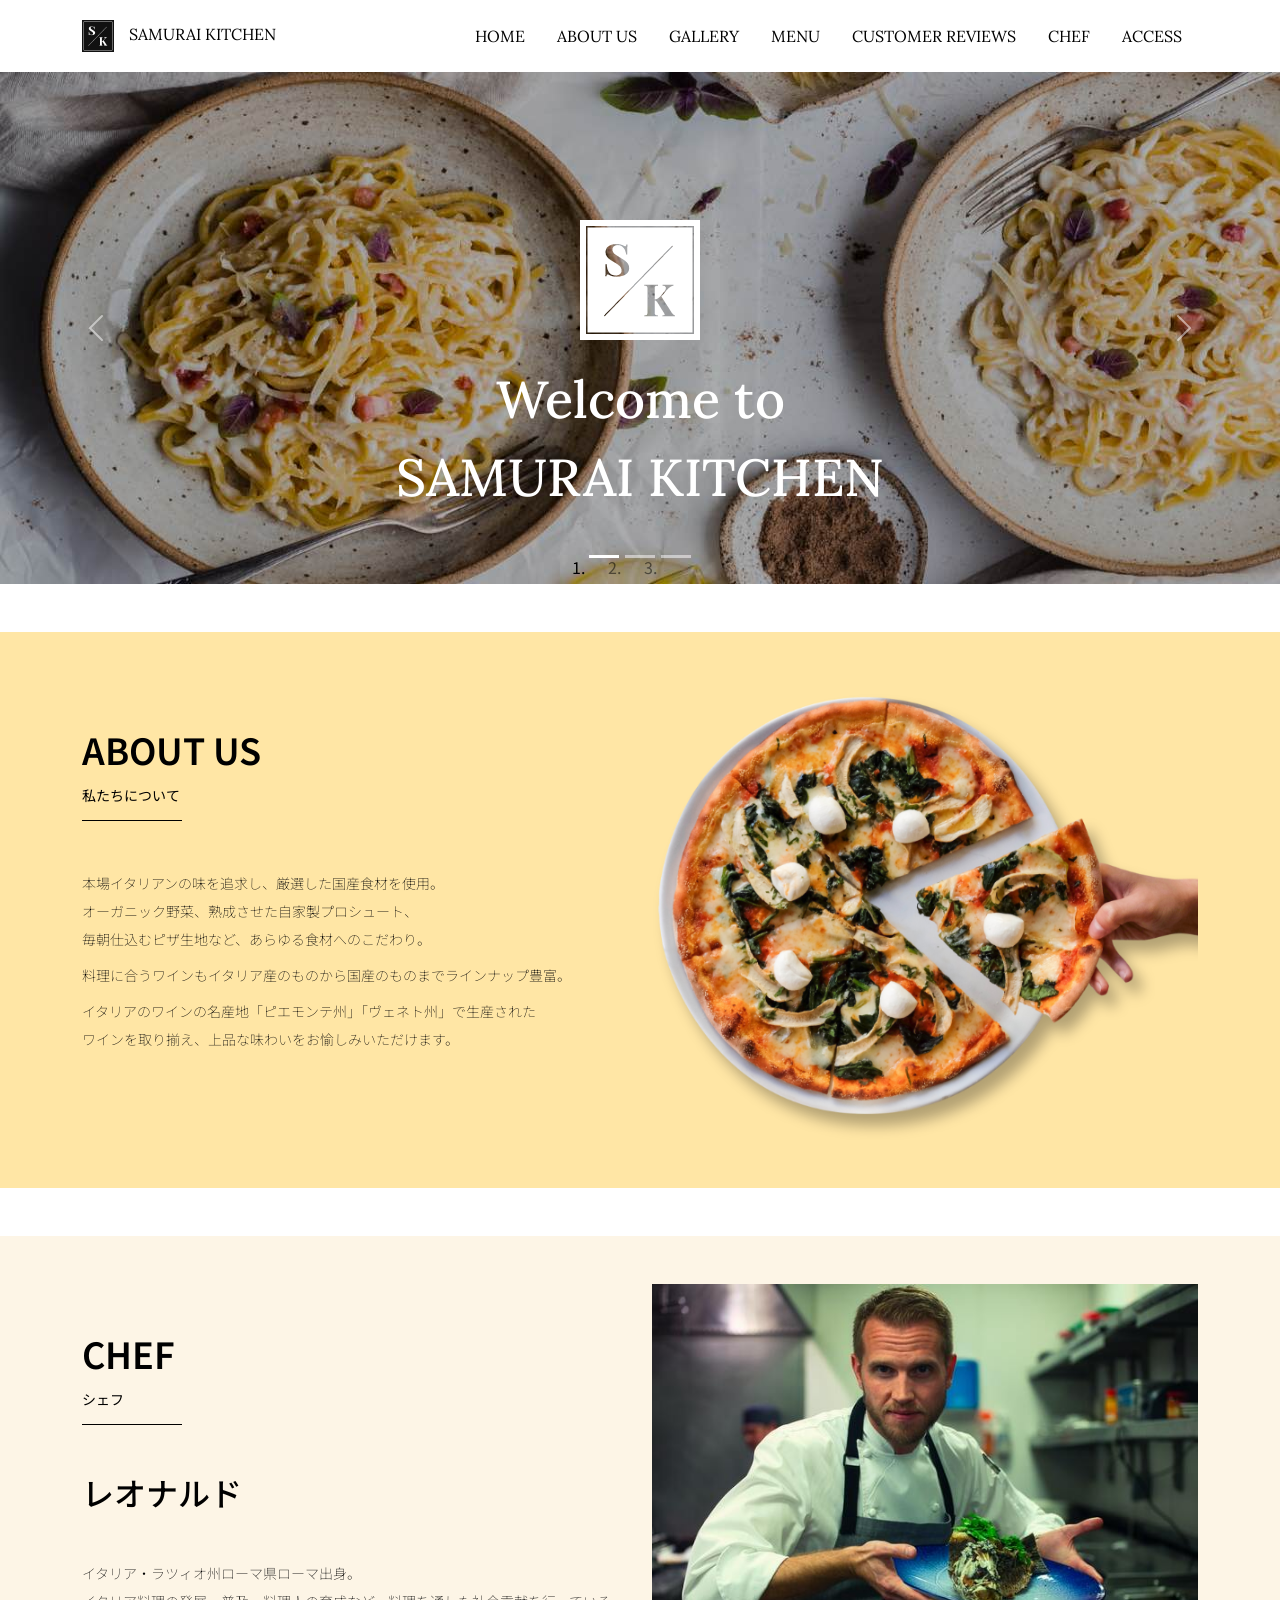
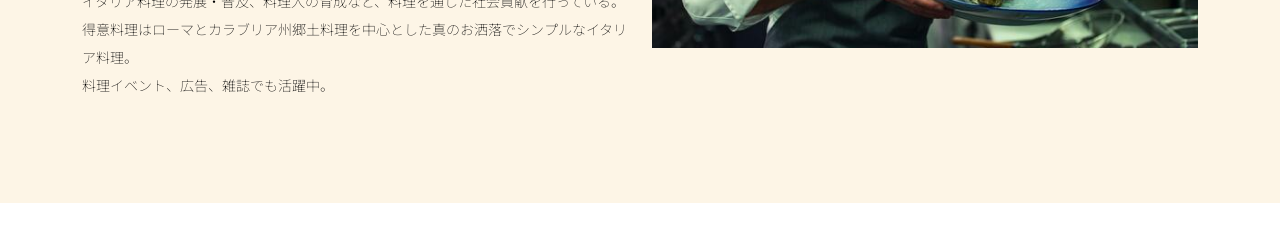
==== kaidai_015/index.html @ d83e0e77 "新しく「CHEF」セクションを追加しよう" ====
<!doctype html>
<html lang="ja">

<head>
  <meta charset="utf-8">
  <!-- マルチデバイス対応 -->
  <meta name="viewport" content="width=device-width, initial-scale=1">
  <meta name="description" content="">
  <meta name="author" content="SAMURAI ENGINEER">
  <title>SAMURAI XD_HTML教材</title>
  <!-- bootstrap.min.cssの読み込み "先にBootstrapのCSSを読み込む"-->
  <link href="https://cdn.jsdelivr.net/npm/bootstrap@5.0.0-beta1/dist/css/bootstrap.min.css" rel="stylesheet"
    integrity="sha384-giJF6kkoqNQ00vy+HMDP7azOuL0xtbfIcaT9wjKHr8RbDVddVHyTfAAsrekwKmP1" crossorigin="anonymous">
  <!-- bootstrap.bundle.min.jsの読み込み defer属性をつけることでHTMLが読み込まれたあとに、JavaScriptが読み込まれる -->
  <script src="https://cdn.jsdelivr.net/npm/bootstrap@5.0.0-beta1/dist/js/bootstrap.bundle.min.js"
    integrity="sha384-ygbV9kiqUc6oa4msXn9868pTtWMgiQaeYH7/t7LECLbyPA2x65Kgf80OJFdroafW" crossorigin="anonymous" defer>
  </script>

  <!-- Google Font読み込み -->
  <link rel="preconnect" href="https://fonts.gstatic.com">
  <link href="https://fonts.googleapis.com/css2?family=Lora&display=swap" rel="stylesheet">
  <link href="https://fonts.googleapis.com/css2?family=Noto+Sans+JP:wght@300&display=swap" rel="stylesheet">
  <!--  Font Awesome -->
  <link rel="stylesheet" href="https://use.fontawesome.com/releases/v5.1.0/css/all.css"
    integrity="sha384-lKuwvrZot6UHsBSfcMvOkWwlCMgc0TaWr+30HWe3a4ltaBwTZhyTEggF5tJv8tbt" crossorigin="anonymous">

  <!-- 今回作成する styles.cssの読み込み "Bootstrapの読み込みのlinkタグよりも後ろに、style.cssを読み込むlinkタグを記述する" -->
  <link href="stylesheet/style.css" rel="stylesheet">
  <!-- -->
</head>

<body>
  <main>
   
    <!-- ナビゲーションバー開始 -->
    <!-- navbarでナビゲーションバー作成。navbar-expand-lgで画面幅が広いときハンバーガーボタンを非表示。 -->
    <nav class="navbar navbar-expand-lg">
      <!-- navbarのコンテナ -->
      <div class="container">
        <!-- navbar-brandはロゴ部分。独自クラスのmy_navbar_brandで細かな調整。 -->
        <a class="navbar-brand my_navbar_brand">
          <!-- ロゴのアイコンを配置。navbar_brand_logoは独自クラス。 -->
          <img class="img-fluid navbar_brand_logo" src="img/site_logo.png" alt="サイトアイコン"><span>SAMURAI KITCHEN</span>
        </a>
        <!-- navbar-togglerはハンバーガーボタンを表示・非表示にするクラス。 -->
        <div class="navbar-toggler hamburger_menu" data-bs-toggle="collapse" data-bs-target="#navbarNav" aria-controls="navbarNav" aria-expanded="false" aria-label="Toggle navigation">
          <input type="checkbox" id="hamburger_btn_check">
          <label for="hamburger_btn_check" class="hamburger_btn">
            <img class="btn_open" src="img/button_open.png" alt="ナビゲーションバーのボタン">
            <img class="btn_close" src="img/button_close.png" alt="ナビゲーションバーのボタン">
          </label>
        </div>
        <div class="collapse navbar-collapse justify-content-end" id="navbarNav">
          <ul class="navbar-nav">
            <li class="nav-item px-2">
              <a class="nav-link my_nav_link my-2" aria-current="page" href="#">HOME</a>
            </li>

            <li class="nav-item px-2">
              <a class="nav-link my_nav_link my-2" href="#about">ABOUT US</a>
            </li>

            <li class="nav-item px-2">
              <a class="nav-link my_nav_link my-2" href="#gallery">GALLERY</a>
            </li>

            <li class="nav-item px-2">
              <a class="nav-link my_nav_link my-2" href="#menu">MENU</a>
            </li>

            <li class="nav-item px-2">
              <a class="nav-link my_nav_link my-2" href="#review">CUSTOMER REVIEWS</a>
            </li>
            
            <!-- シェフセクションの追加 -->
            <li class="nav-item px-2">
              <a class="nav-link my_nav_link my-2" href="#chef">CHEF</a>
            </li>

            <li class="nav-item px-2">
              <a class="nav-link my_nav_link my-2" href="#access">ACCESS</a>
            </li>
             
          </ul>
        </div>
      </div>
    </nav>
    <!-- ナビゲーションバー終了 -->
    

    <!-- カルーセル開始 -->

    <!-- カルーセル部分 -->
    <!-- idのmyCarouselはインジケーター部分のdata-bs-targetと紐付く必要がある。mb-5で下方向に余白追加。 -->
    <div id="myCarousel" class="carousel slide mb-5" data-bs-ride="carousel">
      <!-- インジケーター部分 -->
      <ol class="carousel-indicators">
        <!-- この箇所と前述のidは紐付いている。data-bs-slide-toの番号がカルーセルの順番。 -->
        <li data-bs-target="#myCarousel" data-bs-slide-to="0" class="active"></li>
        <li data-bs-target="#myCarousel" data-bs-slide-to="1"></li>
        <li data-bs-target="#myCarousel" data-bs-slide-to="2"></li>
      </ol>

      <!-- carousel-inner：カルーセルのキャプションと背景画像の部分。現在は1枚目だけ表示。 -->
      <div class="carousel-inner">
        <!-- 親要素 -->
        <!-- カルーセル1枚目 -->
        <div class="carousel-item active">
          <!-- imgタグと "carousel-caption" クラスは同じ親（carousel-item）に入っているので、兄弟要素 -->
          <img src="img/slider-1.jpg" alt="SAMURAI KITCHEN-1">
          <!-- imgタグと "carousel-caption" クラスは同じ親（carousel-item）に入っているので、兄弟要素 -->
          <!-- h1タグの親要素 -->
          <div class="carousel-caption">
            <!-- h1タグは carousel-caption クラスの子要素 中に入っているので -->
            <!-- <h1> -->
            <!-- 独自クラスで位置とフォントを変更 -->
            <h1 class="my_carousel_caption">
              Welcome to<br>
              SAMURAI KITCHEN
            </h1>
            <!-- 親要素の閉じタグ h1タグは親要素の中にはいっています -->
          </div>
        </div>
      <!-- カルーセル2枚目 -->
        <div class="carousel-item">
          <img src="img/slider-2.jpg" alt="サンプル画像">
          <div class="carousel-caption">
            <h1 class="my_carousel_caption">
              The fabulous combination of&nbsp;wine&nbsp;and&nbsp;food
            </h1>
          </div>
        </div>
      <!-- カルーセル３枚目 -->
        <div class="carousel-item">
          <img src="img/slider-3.jpg" alt="サンプル画像">
          <div class="carousel-caption">
            <h1 class="my_carousel_caption">Get the Italian taste<br>
              at the SAMURAI&nbsp;KITCHEN
            </h1>
          </div>
        </div>
      </div>

      <!-- コントロールボタン 左側 -->
      <a class="carousel-control-prev" href="#myCarousel" role="button" data-bs-slide="prev">
        <span class="carousel-control-prev-icon" aria-hidden="true"></span>
        <span class="visually-hidden">Previous</span>
      </a>

      <!-- コントロールボタン 右側 -->
      <a class="carousel-control-next" href="#myCarousel" role="button" data-bs-slide="next">
        <span class="carousel-control-next-icon" aria-hidden="true"></span>
        <span class="visually-hidden">Next</span>
      </a>
  
    </div>
    <!-- カルーセル終了 -->


  <!-- アバウトセクション開始 -->
  <!--idにはaboutを設定 -->
    <!-- <section id="about"> -->
    <section class="about_us_bg" id="about">
     <!--コンテンツの中央揃え。上下方向にパディング（サイズ5）。下方向にマージン（サイズ5）。 -->
      <div class="container py-5 mb-5">
      <!-- rowクラス（行） -->
        <div class="row">
         <!-- 左側カラム（6/12分割） -->
          <div class="col-lg-6 text-left">
            <!-- 上下方向にパディング（サイズ5） -->
            <div class="py-5">
            <!-- 下方向にマージン（サイズ5） -->
              <!-- <h2 class="mb-5"> -->
              <!-- h2タグに対して独自クラスのsection_titleを追加して文字を大きく。同時に独自クラスのaboutを追加して、疑似要素でサブタイトルを設定 -->
              <h2 class="section_title about mb-5">
                ABOUT US
              </h2>
              <!-- 下方向にマージン（サイズ2） -->
              <p class="mb-2">
              本場イタリアンの味を追求し、厳選した国産食材を使用。<br>
              オーガニック野菜、熟成させた自家製プロシュート、<br>
              毎朝仕込むピザ生地など、あらゆる食材へのこだわり。<br>
              </p>
              <!-- 下方向にマージン（サイズ2） -->
              <p class="mb-2">
                料理に合うワインもイタリア産のものから国産のものまでラインナップ豊富。<br>
              </p>
              <!-- 下方向にマージン（サイズ2） -->
              <p class="mb-2">
                イタリアのワインの名産地「ピエモンテ州」「ヴェネト州」で生産された<br>
                ワインを取り揃え、上品な味わいをお愉しみいただけます。<br>
              </p>
            </div>
          </div>

          <!-- 右側カラム（6/12分割） -->
          <div class="col-lg-6">
           <!-- 画像を配置 -->
            <img src="img/img-about-us.png" class="img-fluid" alt="シェフの写真">
          </div>
        </div>
      </div>

    </section>
    <!-- シェフセクション終了 -->


    <!-- ************************************************ ギャラリーセクション開始 -->
    <section id="gallery">

    </section>
    <!-- ************************************************ ギャラリーセクション終了 -->

    <!-- ************************************************ メニューセクション -->
    <section id="menu">

    </section>
    <!-- ************************************************ メニューセクション終了 -->

    <!-- ************************************************ レビューセクション開始 -->
    <section id="review">

    </section>
    <!-- ************************************************ レビューセクション終了 -->

    <!-- ************************************************ アクセスセクション開始 -->
    <section id="access">

    </section>
    <!-- ************************************************ アクセスセクション終了 -->

  <!-- シェフセクション開始 -->
  <!--idにはchefを設定 -->
    <section class="chef_bg" id="chef">
     <!--コンテンツの中央揃え。上下方向にパディング（サイズ5）。下方向にマージン（サイズ5）。 -->
      <div class="container py-5 mb-5">
        <!-- rowクラス（行） -->
        <div class="row">
         <!-- 左側カラム（6/12分割） -->
          <div class="col-lg-6 text-left">
            <!-- 上下方向にパディング（サイズ5） -->
            <div class="py-5">
              <!-- 下方向にマージン（サイズ5） -->
              <h2 class="section_title chef mb-5">
                CHEF
              </h2>
              <!-- 下方向にマージン（サイズ5） -->
              <h2 class="mb-5">
                レオナルド
              </h2>
              <!-- 下方向にマージン（サイズ2） -->
              <p class="mb-2">
                イタリア・ラツィオ州ローマ県ローマ出身。 <br>
                イタリア料理の発展・普及、料理人の育成など、料理を通した社会貢献を行っている。 <br>
                得意料理はローマとカラブリア州郷土料理を中心とした真のお洒落でシンプルなイタリア料理。 <br>
                料理イベント、広告、雑誌でも活躍中。 <br>
              </p>
             </div>
          </div>

          <!-- 右側カラム（6/12分割） -->
          <div class="col-lg-6">
           <!-- 画像を配置 -->
            <img src="img/chef.jpg" class="img-fluid" alt="pizza">
          </div>
        </div>
      </div>


    </section>
    <!-- アバウトセクション終了 -->


    <!-- ************************************************ フッター開始 -->
    <footer id="footer">

    </footer>
    <!-- ************************************************ フッター終了 -->
  </main>
</body>

</html>
---- kaidai_015/stylesheet/style.css ----
/* ----------------------------------------------- 共通 */
html,
body {
  overflow-x: hidden;
}

body {
  color: #000000;
  font-family: 'Noto Sans JP', sans-serif;
  padding-bottom: 0;

}

p {
  line-height: 2.0em;
  font-weight: 100;
  font-style: normal;
  font-size: 14px;

}

.section_title {
   /* フォントサイズ36px */
   font-size: 36px;
 
   /* フォントの太さ600 標準は400です */
   font-weight: 600;
 }

 /* section_titleに擬似要素を追加 */
 .section_title::after {
 
   /* 疑似要素はデフォルトでインライン要素のためブロック要素に変更 */
   display: block;
 
   /* サブタイトル文字の大きさや余白を設定 */
   font-size: 14px;
   font-weight: 400;
   padding: 16px 0 16px;
 
   /* 下線の幅を100pに設定 */
   width: 100px;
 
   /* 下線を直線・1px・黒色に設定 */
   border-bottom: solid 1px #000000;
 }

/* ----------------------------------------------- ナビゲーションバー */
/* ナビゲーションメニュー */
.navbar_brand_logo {

  /* サイズを32pxの正方形へ変更 */
  width: 32px;
  height: 32px;

  /* imgはインライン要素なのでインラインブロックに設定 */
  display: inline-block;

  /* "SAMURAI KITCHEN" 文字との空白を15pxに設定 */
  margin-right: 15px;

}

/* カンマで区切ると複数のクラスに適用可能 */
.my_navbar_brand,
.my_nav_link {

  /* フォントサイズを16pxに設定 */
  font-size: 16px;

  /* フォントをserif体に設定 */
  font-family: 'Lora', serif;

  /* フォント色を黒色に設定 */
  color: #000000 !important;

}

/* Bootstrapのボタンに初期設定されている周囲のborder（枠線）を消す */
.navbar-toggler {
  padding: 0 !important;
  border: none;
}

/* ハンバーガーボタンがチェック状態である（押されている）とき、閉じるボタン（×）を表示する */
#hamburger_btn_check:checked~.hamburger_btn .btn_close {
  display: block;
}

/* ハンバーガーボタンがチェック状態である（押されている）とき、ハンバーガーボタンを表示しない */
#hamburger_btn_check:checked~.hamburger_btn .btn_open {
  display: none;
}

/* 最初に表示した時は、閉じるボタン（×）は表示しない */
.btn_close {
  display: none;
}

/* ハンバーガーボタンが押されているかを判断するためのチェックボックスは隠す */
#hamburger_btn_check {
  display: none;
}


/* ----------------------------------------------- カルーセル */
.my_carousel_caption {
  
  /* フォントサイズ52px */
  font-size: 52px;

  /* 上下に余白追加 */
  padding-top: 1.25rem;
  padding-bottom: 1.25rem;

  /* フォント色は白色 */
  color: #fff;

  /* テキスト中央揃え */
  text-align: center;
  font-family: 'Lora', serif;
  line-height: 1.5em;
}

/* 疑似要素でアイコンを配置。前に配置しています */
.my_carousel_caption::before {
  content: url(../img/logoSymbol_White.png);
  display: block;
}

/* スマートフォン画面幅（画面幅が最大375pxまで）の場合、以下のスタイルを適用。 */
@media screen and (max-width:375px) {
  .my_carousel_caption {

    /* フォントサイズを27pxにする */
    font-size: 27px;
  }
}

/* carousel-itemの高さを32remに指定 */
.carousel-item {
  height: 32rem;
}

/*carousel-item直下の子要素imgタグに設定 */
.carousel-item>img {

  /* 絶対位置を指定 */
  position: absolute;
  top: 0;
  left: 0;
  min-width: 100%;

  /* 高さはcarousel-itemに揃える */
  height: 32rem;
}


/* ----------------------------------------------- アバウト */

/* aboutクラスのあとに"私たちについて"の文字を追加  */
 .about::after {
   content: "私たちについて";
 }
/* 背景を黄色へ  */
 .about_us_bg {
   background-color: #FFE6A5;
 }

/* ----------------------------------------------- ギャラリー */





/* ----------------------------------------------- メニュー */





/* ----------------------------------------------- レビュー */


/* ----------------------------------------------- シェフ */

/* Chefクラスのあとに"シェフ"の文字を追加  */
 .chef::after {
   content: "シェフ";
 }
/* 背景を黄色へ  */
 .chef_bg {
   background-color: #fdf5e6;
 }


/* ----------------------------------------------- アクセス */





/* ----------------------------------------------- フッター */
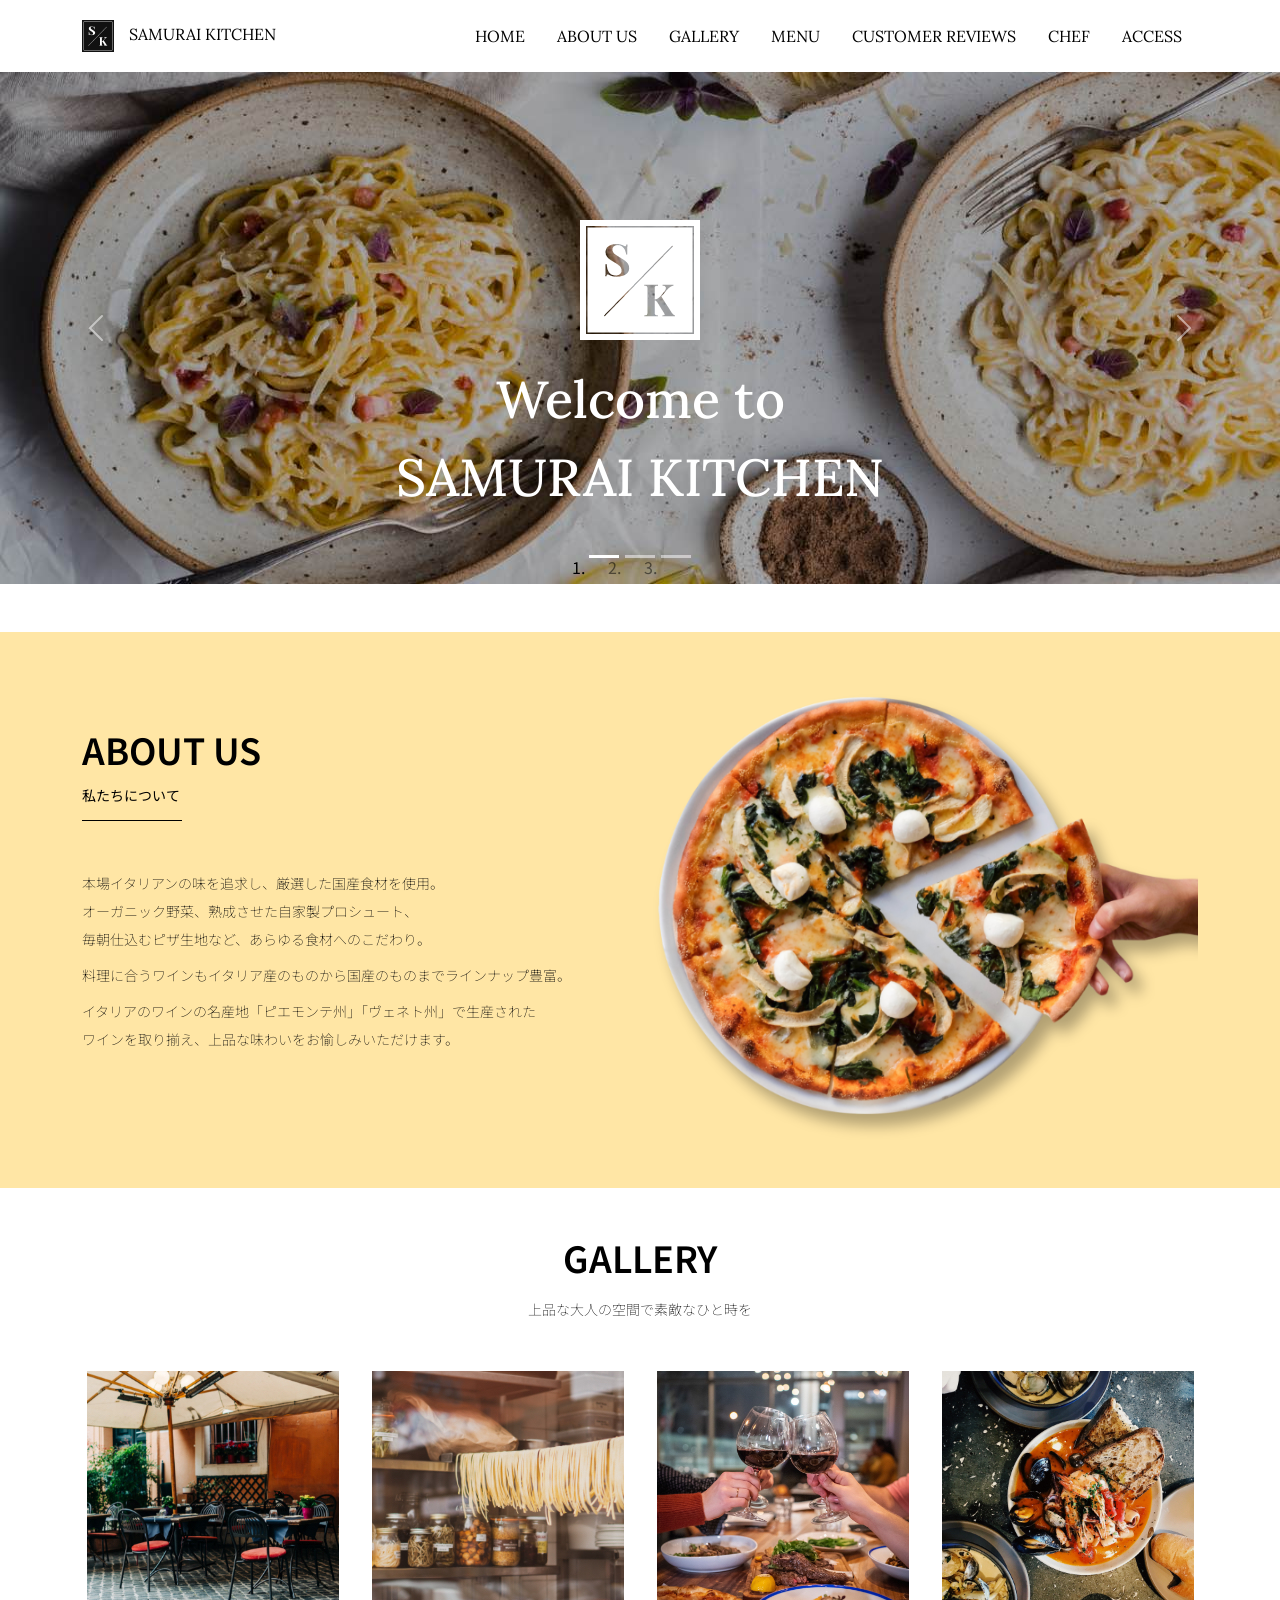
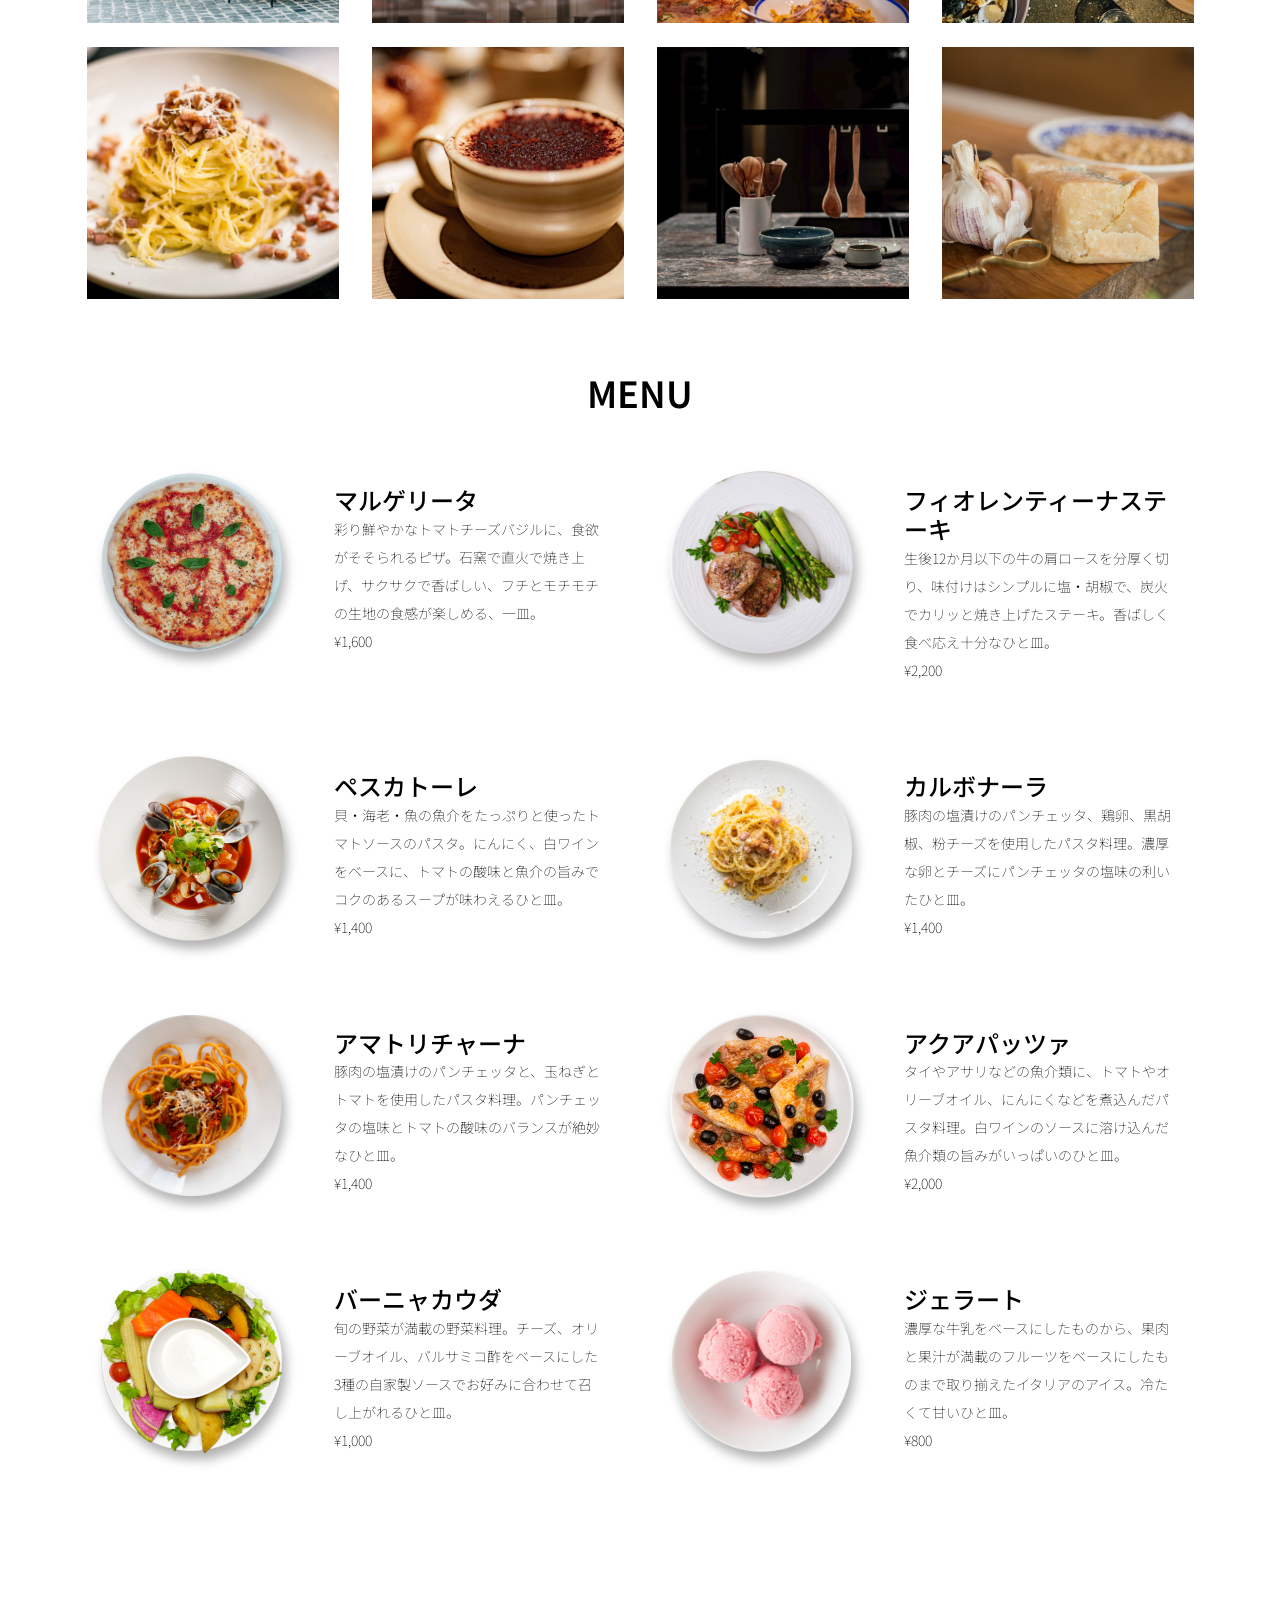
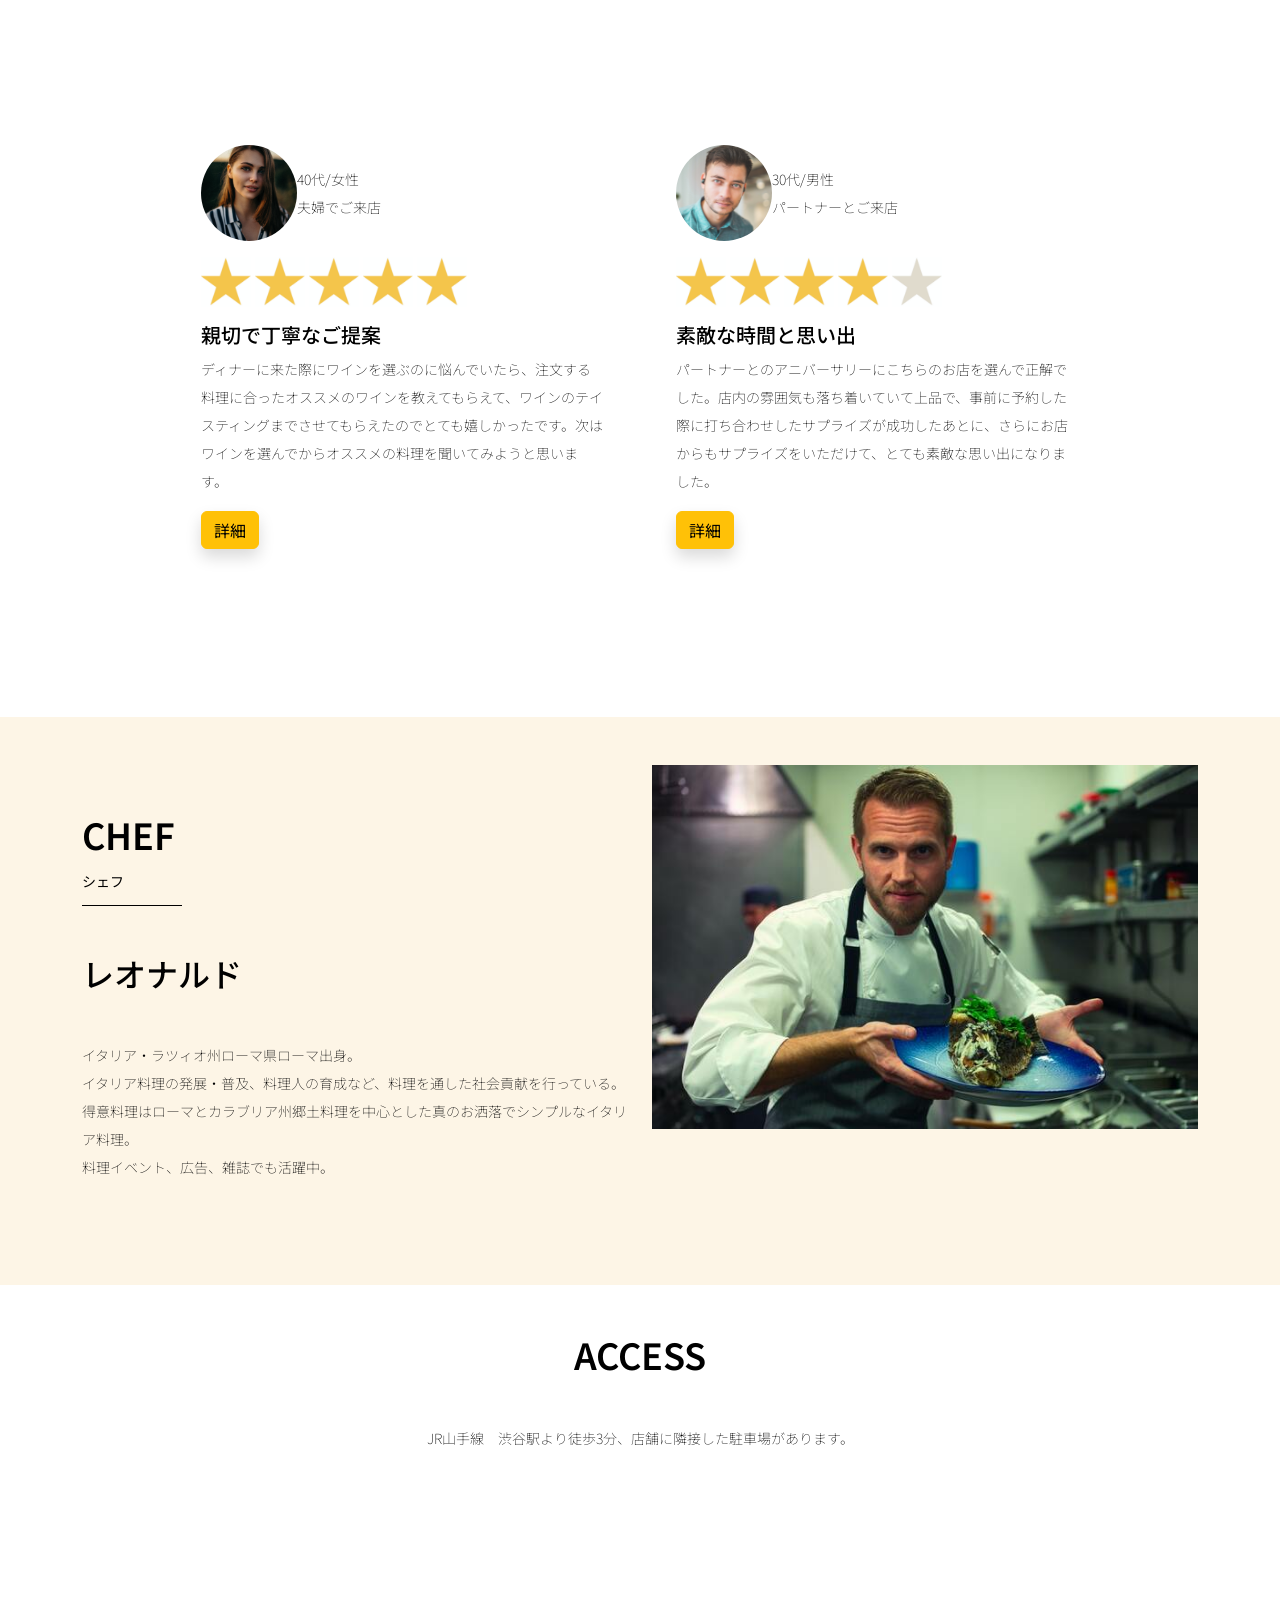
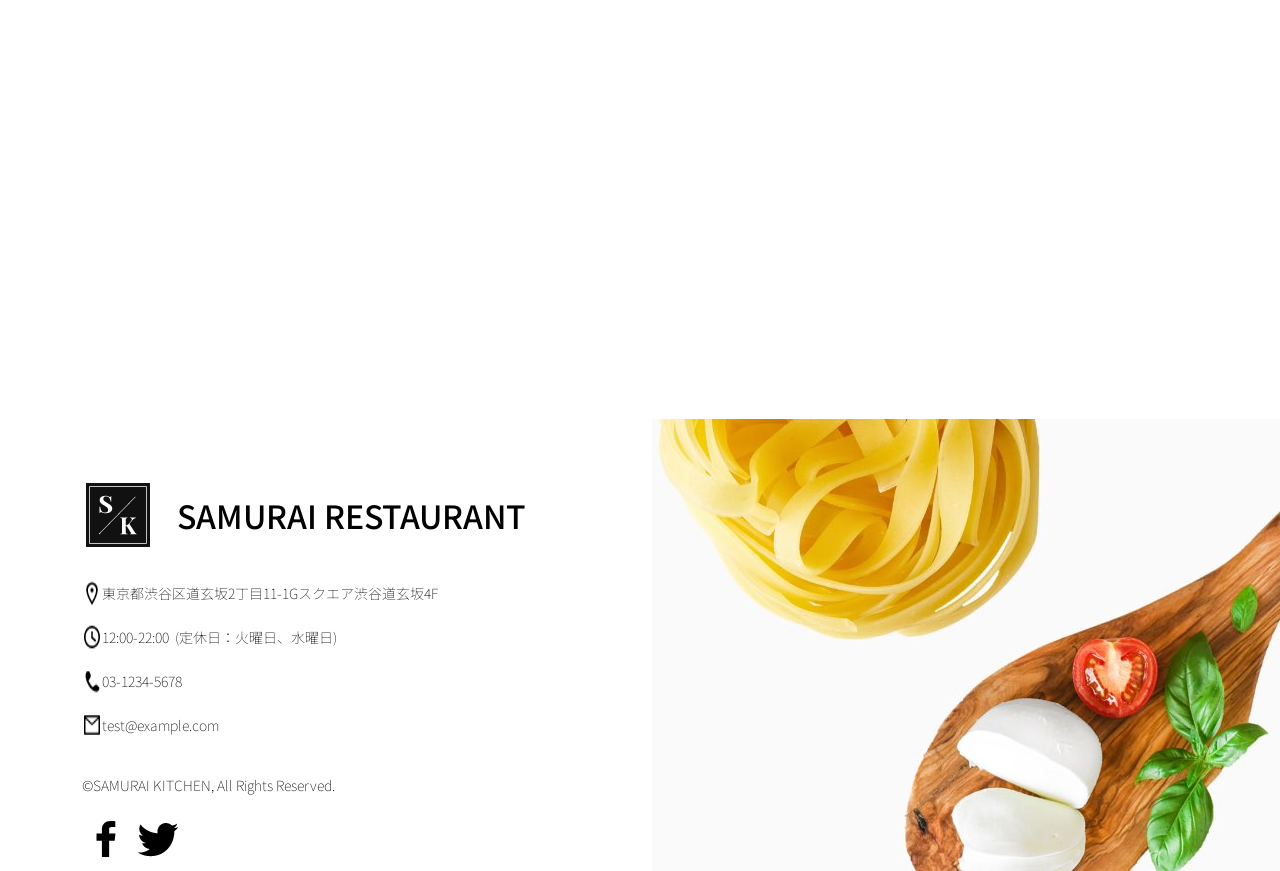
==== commit ace25ab9: "新しく「CHEF」セクションを追加しよう" ====
--- a/kaidai_015/index.html
+++ b/kaidai_015/index.html
@@ -204,33 +204,236 @@
     </section>
     <!-- シェフセクション終了 -->
 
-
-    <!-- ************************************************ ギャラリーセクション開始 -->
     <section id="gallery">
-
+      <div class="container mb-5">
+        <h2 class="mb-3 section_title gallery text-center">GALLERY</h2>
+        <p class="text-center mb-5">
+          上品な大人の空間で素敵なひと時を
+        </p>
+        <div class="row">
+          <div class="col-6 col-lg-3 mb-4 d-flex justify-content-center">
+            <img class="img-fluid" src="img/gallery-1.jpg" alt="サンプル画像">
+          </div>
+
+          <div class="col-6 col-lg-3 mb-4 d-flex justify-content-center">
+            <img class="img-fluid" src="img/gallery-2.jpg" alt="サンプル画像">
+          </div>
+
+          <div class="col-6 col-lg-3 mb-4 d-flex justify-content-center">
+            <img class="img-fluid" src="img/gallery-3.jpg" alt="サンプル画像">
+          </div>
+
+          <div class="col-6 col-lg-3 mb-4 d-flex justify-content-center">
+            <img class="img-fluid" src="img/gallery-4.jpg" alt="サンプル画像">
+          </div>
+
+          <div class="col-6 col-lg-3 mb-4 d-flex justify-content-center">
+            <img class="img-fluid" src="img/gallery-5.jpg" alt="サンプル画像">
+          </div>
+
+          <div class="col-6 col-lg-3 mb-4 d-flex justify-content-center">
+            <img class="img-fluid" src="img/gallery-6.jpg" alt="サンプル画像">
+          </div>
+
+          <div class="col-6 col-lg-3 mb-4 d-flex justify-content-center">
+            <img class="img-fluid" src="img/gallery-7.jpg" alt="サンプル画像">
+          </div>
+
+          <div class="col-6 col-lg-3 mb-4 d-flex justify-content-center">
+            <img class="img-fluid" src="img/gallery-8.jpg" alt="サンプル画像">
+          </div>
+
+        </div>
+      </div>
     </section>
     <!-- ************************************************ ギャラリーセクション終了 -->
 
     <!-- ************************************************ メニューセクション -->
     <section id="menu">
-
+      <div class="container">
+        <div class="row">
+          <div class="col-lg-12">
+            <h2 class="section_title menu text-center mb-5">MENU</h2>
+          </div>
+        </div>
+      </div>
+
+      <div class="container mb-5">
+        <div class="row">
+          <div class="col-12 col-lg-6">
+            <div class="row g-0 mb-4">
+              <div class="col-12 col-lg-5 text-center">
+                <img src="img/margherita.png" class="img-fluid" alt="マルゲリータ">
+              </div>
+              <div class="col-12 col-lg-7 p-4">
+                <h4 class="mb-0 menu_title">マルゲリータ</h4>
+                <p class="my-auto">彩り鮮やかなトマトチーズバジルに、食欲がそそられるピザ。石窯で直火で焼き上げ、サクサクで香ばしい、フチとモチモチの生地の食感が楽しめる、一皿。</p>
+                <p class="menu_price">¥1,600</p>
+              </div>
+            </div>
+          </div>
+
+          <div class="col-12 col-lg-6">
+            <div class="row g-0 mb-4">
+              <div class="col-12 col-lg-5 text-center">
+                <img src="img/steak.png" class="img-fluid" alt="フィオレンティーナステーキ">
+              </div>
+              <div class="col-12 col-lg-7 p-4">
+                <h4 class="mb-0 menu_title">フィオレンティーナステーキ</h4>
+                <p class="my-auto">生後12か月以下の牛の肩ロースを分厚く切り、味付けはシンプルに塩・胡椒で、炭火でカリッと焼き上げたステーキ。香ばしく食べ応え十分なひと皿。</p>
+                <p class="menu_price">¥2,200</p>
+              </div>
+            </div>
+          </div>
+
+          <div class="col-12 col-lg-6">
+            <div class="row g-0 mb-4">
+              <div class="col-12 col-lg-5 text-center">
+                <img src="img/pescatore.png" class="img-fluid" alt="ペスカトーレ">
+              </div>
+              <div class="col-12 col-lg-7 p-4">
+                <h4 class="mb-0 menu_title">ペスカトーレ</h4>
+                <p class="my-auto">貝・海老・魚の魚介をたっぷりと使ったトマトソースのパスタ。にんにく、白ワインをベースに、トマトの酸味と魚介の旨みでコクのあるスープが味わえるひと皿。</p>
+                <p class="menu_price">¥1,400</p>
+              </div>
+            </div>
+          </div>
+
+          <div class="col-12 col-lg-6">
+            <div class="row g-0 mb-4">
+              <div class="col-12 col-lg-5 text-center">
+                <img src="img/carbonara.png" class="img-fluid" alt="カルボナーラ">
+              </div>
+              <div class="col-12 col-lg-7 p-4">
+                <h4 class="mb-0 menu_title">カルボナーラ</h4>
+                <p class="my-auto">豚肉の塩漬けのパンチェッタ、鶏卵、黒胡椒、粉チーズを使用したパスタ料理。濃厚な卵とチーズにパンチェッタの塩味の利いたひと皿。</p>
+                <p class="menu_price">¥1,400</p>
+              </div>
+            </div>
+          </div>
+
+          <div class="col-12 col-lg-6">
+            <div class="row g-0 mb-4">
+              <div class="col-12 col-lg-5 text-center">
+                <img src="img/amatriciana.png" class="img-fluid" alt="アマトリチャーナ">
+              </div>
+              <div class="col-12 col-lg-7 p-4">
+                <h4 class="mb-0 menu_title">アマトリチャーナ</h4>
+                <p class="my-auto">豚肉の塩漬けのパンチェッタと、玉ねぎとトマトを使用したパスタ料理。パンチェッタの塩味とトマトの酸味のバランスが絶妙なひと皿。</p>
+                <p class="menu_price">¥1,400</p>
+              </div>
+            </div>
+          </div>
+
+          <div class="col-12 col-lg-6">
+            <div class="row g-0 mb-4">
+              <div class="col-12 col-lg-5 text-center">
+                <img src="img/acqua-pazza.png" class="img-fluid" alt="アクアパッツァ">
+              </div>
+              <div class="col-12 col-lg-7 p-4">
+                <h4 class="mb-0 menu_title">アクアパッツァ</h4>
+                <p class="my-auto">タイやアサリなどの魚介類に、トマトやオリーブオイル、にんにくなどを煮込んだパスタ料理。白ワインのソースに溶け込んだ魚介類の旨みがいっぱいのひと皿。</p>
+                <p class="menu_price">¥2,000</p>
+              </div>
+            </div>
+          </div>
+
+          <div class="col-12 col-lg-6">
+            <div class="row g-0 mb-4">
+              <div class="col-12 col-lg-5 text-center">
+                <img src="img/bagna-cauda.png" class="img-fluid" alt="バーニャカウダ">
+              </div>
+              <div class="col-12 col-lg-7 p-4">
+                <h4 class="mb-0 menu_title">バーニャカウダ</h4>
+                <p class="my-auto">旬の野菜が満載の野菜料理。チーズ、オリーブオイル、バルサミコ酢をベースにした3種の自家製ソースでお好みに合わせて召し上がれるひと皿。</p>
+                <p class="menu_price">¥1,000</p>
+              </div>
+            </div>
+          </div>
+
+          <div class="col-12 col-lg-6">
+            <div class="row g-0 mb-4">
+              <div class="col-12 col-lg-5 text-center">
+                <img src="img/gelato.png" class="img-fluid" alt="ジェラート">
+              </div>
+              <div class="col-12 col-lg-7 p-4">
+                <h4 class="mb-0 menu_title">ジェラート</h4>
+                <p class="my-auto">濃厚な牛乳をベースにしたものから、果肉と果汁が満載のフルーツをベースにしたものまで取り揃えたイタリアのアイス。冷たくて甘いひと皿。</p>
+                <p class="menu_price">¥800</p>
+              </div>
+            </div>
+          </div>
+        </div>
+      </div>
     </section>
     <!-- ************************************************ メニューセクション終了 -->
 
     <!-- ************************************************ レビューセクション開始 -->
     <section id="review">
-
+      <div class="review_wrapper">
+        <div class="container py-5 mb-5">
+          <div class="text-center mb-5">
+            <h2 class="section_title review text-center text-white">CUSTOMER REVIEWS</h2>
+          </div>
+          <div class="row pb-5 justify-content-center">
+            <div class="col-12 col-lg-5 mt-3">
+              <div class="bg-white h_420">
+                <div class="p-4">
+                  <div class="d-flex align-items-center">
+                    <img src="img/customer-woman.png" class="reviewer_img" alt="サンプル画像">
+                    <div>
+                      <p class="my-0">40代/女性</p>
+                      <p class="my-0">夫婦でご来店</p>
+                    </div>
+                  </div>
+                  <div class="my-3">
+                    <img src="img/star-point.png" class="star_img" alt="star">
+                    <img src="img/star-point.png" class="star_img" alt="star">
+                    <img src="img/star-point.png" class="star_img" alt="star">
+                    <img src="img/star-point.png" class="star_img" alt="star">
+                    <img src="img/star-point.png" class="star_img" alt="star">
+                  </div>
+                  <h5>親切で丁寧なご提案</h5>
+                  <p>
+                    ディナーに来た際にワインを選ぶのに悩んでいたら、注文する料理に合ったオススメのワインを教えてもらえて、ワインのテイスティングまでさせてもらえたのでとても嬉しかったです。次はワインを選んでからオススメの料理を聞いてみようと思います。
+                  </p>
+                  <button type="button" class="btn btn-warning shadow fix_bottom">詳細</button>
+                </div>
+              </div>
+            </div>
+            <div class="col-12 col-lg-5 mt-3">
+              <div class="bg-white h_420">
+                <div class="p-4">
+                  <div class="d-flex align-items-center">
+                    <img src="img/customer-man.png" class="reviewer_img" alt="サンプル画像">
+                    <div>
+                      <p class="my-0">30代/男性</p>
+                      <p class="my-0">パートナーとご来店</p>
+                    </div>
+                  </div>
+                  <div class="my-3">
+                    <img src="img/star-point.png" class="star_img" alt="star">
+                    <img src="img/star-point.png" class="star_img" alt="star">
+                    <img src="img/star-point.png" class="star_img" alt="star">
+                    <img src="img/star-point.png" class="star_img" alt="star">
+                    <img src="img/star-no-point.png" class="star_img" alt="no-star">
+                  </div>
+                  <h5>素敵な時間と思い出</h5>
+                  <p>
+                    パートナーとのアニバーサリーにこちらのお店を選んで正解でした。店内の雰囲気も落ち着いていて上品で、事前に予約した際に打ち合わせしたサプライズが成功したあとに、さらにお店からもサプライズをいただけて、とても素敵な思い出になりました。
+                  </p>
+                  <button type="button" class="btn btn-warning shadow fix_bottom">詳細</button>
+                </div>
+              </div>
+            </div>
+          </div>
+        </div>
+      </div>
     </section>
     <!-- ************************************************ レビューセクション終了 -->
 
-    <!-- ************************************************ アクセスセクション開始 -->
-    <section id="access">
-
-    </section>
-    <!-- ************************************************ アクセスセクション終了 -->
-
-  <!-- シェフセクション開始 -->
-  <!--idにはchefを設定 -->
+    <!-- シェフセクション開始 -->
+    <!--idにはchefを設定 -->
     <section class="chef_bg" id="chef">
      <!--コンテンツの中央揃え。上下方向にパディング（サイズ5）。下方向にマージン（サイズ5）。 -->
       <div class="container py-5 mb-5">
@@ -265,17 +468,81 @@
           </div>
         </div>
       </div>
-
-
     </section>
-    <!-- アバウトセクション終了 -->
+    <!-- シェフセクション終了 -->
+
+        <!-- ************************************************ アクセスセクション開始 -->
+    <section id="access">
+      <div class="container">
+
+        <div class="row">
+          <div class="col-lg-12 text-center mb-5">
+            <h2 class="section_title text-center access mb-5">ACCESS</h2>
+            <p>JR山手線　渋谷駅より徒歩3分、店舗に隣接した駐車場があります。</p>
+          </div>
+        </div>
+      </div>
+
+      <div class="container mb-5 px-2">
+        <iframe
+          src="https://www.google.com/maps/embed?pb=!1m18!1m12!1m3!1d12967.114087343349!2d139.687349334065!3d35.657827993593834!2m3!1f0!2f0!3f0!3m2!1i1024!2i768!4f1.1!3m3!1m2!1s0x6018f5209bb80c49%3A0x7abbc1a9d7d575eb!2z5qCq5byP5Lya56S-5L6N!5e0!3m2!1sja!2sjp!4v1623882550231!5m2!1sja!2sjp"
+          class="w-100" style="height: 50vh;" loading="lazy"></iframe>
+      </div>
+    </section>
+    <!-- ************************************************ アクセスセクション終了 -->
 
 
     <!-- ************************************************ フッター開始 -->
     <footer id="footer">
-
+      <div class="container">
+        <div class="row">
+          <div class="col-12 col-lg-6 position-relative">
+            <div class="row pt-5">
+              <div class="col-lg-2 text-center my-3">
+                <img class="img-fluid footer_brand_logo" src="img/site_logo.png" alt="サンプル画像">
+              </div>
+              <div class="col-lg-10 align-self-center my-3">
+                <h2 class="m-0 footer_text">SAMURAI RESTAURANT</h2>
+              </div>
+            </div>
+
+            <div class="restaurant_info py-3">
+              <div class="d-flex mb-3">
+                <img src="img/icon-Marker.png" alt="marker">
+                <p class="p-0 m-0">東京都渋谷区道玄坂2丁目11-1Gスクエア渋谷道玄坂4F</p>
+              </div>
+              <div class="d-flex mb-3">
+                <img src="img/icon-Clock.png" alt="clock">
+                <p class="p-0 m-0">12:00-22:00&nbsp;&nbsp;(定休日：火曜日、水曜日)</p>
+              </div>
+              <div class="d-flex mb-3">
+                <img src="img/icon-Phone.png" alt="phone">
+                <p class="p-0 m-0">03-1234-5678</p>
+              </div>
+              <div class="d-flex mb-3">
+                <img src="img/icon-Mail.png" alt="mail">
+                <p class="p-0 m-0">test@example.com</p>
+              </div>
+            </div>
+
+            <div class="copy_right align-items-center">
+              <p>
+                ©SAMURAI KITCHEN, All Rights Reserved.
+              </p>
+              <img src="img/icon-facebook.png" class="sns_img" alt="facebook">
+              <img src="img/icon-twitter.png" class="sns_img" alt="twitter">
+            </div>
+          </div>
+
+          <!-- 右側背景画像 -->
+          <div class="col-12 col-lg-6 d-none d-lg-block">
+            <img src="img/background-footer.jpg" alt="背景画像">
+          </div>
+        </div>
+      </div>
     </footer>
     <!-- ************************************************ フッター終了 -->
+
   </main>
 </body>
 
